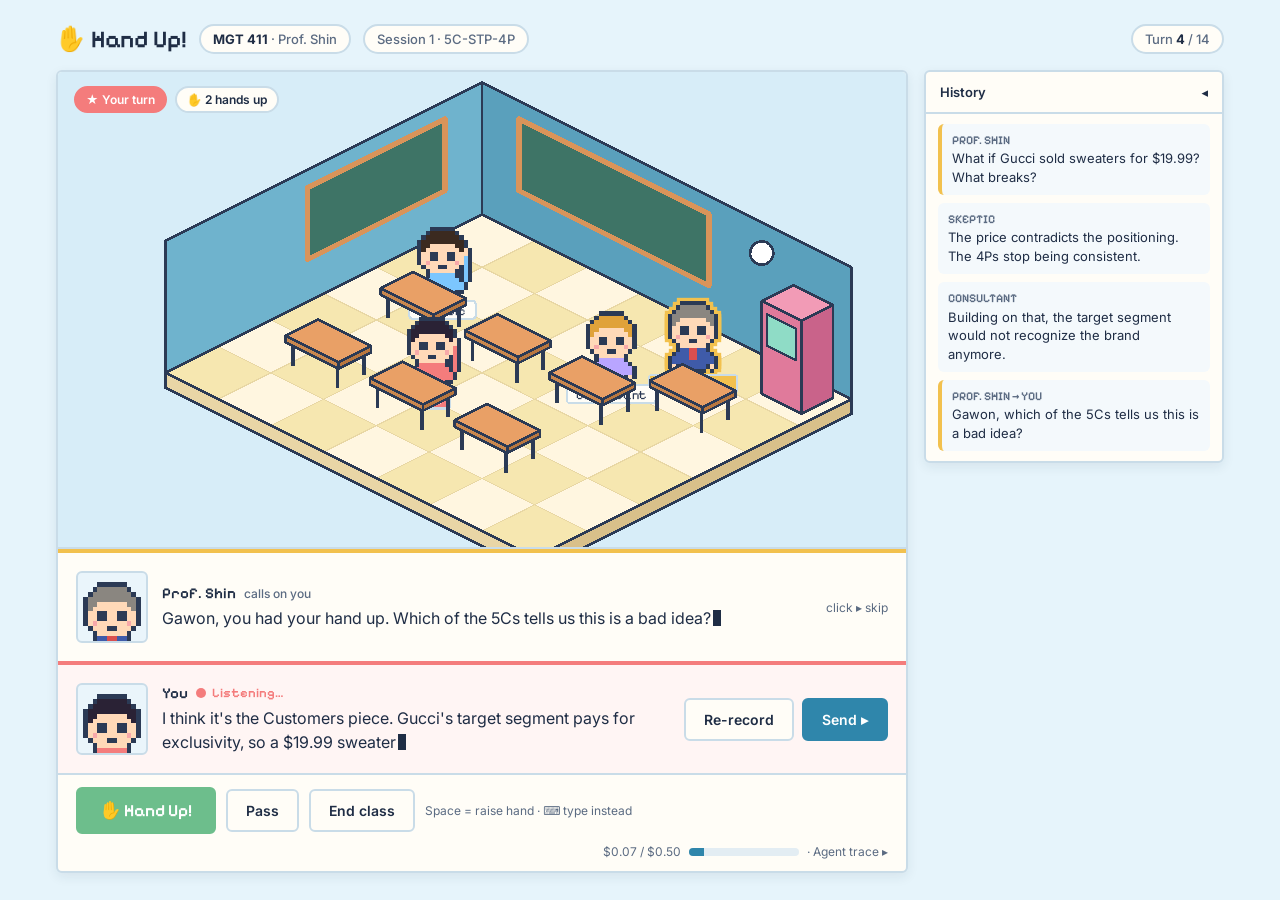
==== design/mockup.html @ 327d4b7d "Hand Up! v1: voice-first mock class discussion FastAPI + one static page (python3 app.py -> http://l" ====
<!doctype html>
<html lang="en">
<head>
<meta charset="utf-8">
<meta name="viewport" content="width=device-width, initial-scale=1">
<title>Hand Up! — Classroom mockup v3</title>
<link href="https://fonts.googleapis.com/css2?family=Pixelify+Sans:wght@400;600&family=Inter:wght@400;500;600&display=swap" rel="stylesheet">
<style>
:root{
  --bg:#E6F4FB;        /* light sky page */
  --surface:#FFFDF7;   /* cream panels */
  --line:#C9DCE8;      /* soft borders */
  --ink:#1F2D45;       /* text */
  --ink-2:#5B6B82;     /* secondary text */
  --primary:#2F86AB;   /* muted teal: main actions */
  --speaking:#F2C14E;  /* mustard: speaker outline, professor */
  --me:#F47C7C;        /* coral: me */
  --ok:#6DBE8C;        /* sage: hand raised */
  --warn:#E8A13A;
  --radius:6px;
  --shadow:0 4px 12px rgba(31,45,69,.08);
}
*{box-sizing:border-box}
body{margin:0;background:var(--bg);color:var(--ink);font-family:"Inter",system-ui,sans-serif;font-size:15px}
.app{max-width:1200px;margin:0 auto;padding:24px 16px}
.top{display:flex;align-items:center;gap:12px;flex-wrap:wrap;margin-bottom:16px}
.logo{font-family:"Pixelify Sans",monospace;font-weight:600;font-size:24px;display:flex;align-items:center;gap:8px}
.chip{font-size:13px;font-weight:500;background:var(--surface);border:2px solid var(--line);border-radius:999px;padding:5px 12px;color:var(--ink-2)}
.chip b{color:var(--ink)}
.spacer{flex:1}
.layout{display:grid;grid-template-columns:minmax(0,1fr) auto;gap:16px;align-items:start}
.card{background:var(--surface);border:2px solid var(--line);border-radius:var(--radius);box-shadow:var(--shadow)}
.stage{overflow:hidden}
.scene{position:relative;aspect-ratio:16/9;background:#D7EDF8;border-bottom:2px solid var(--line)}
.scene svg{position:absolute;inset:0;width:100%;height:100%;shape-rendering:crispEdges}
.actor .body{animation:bob 1.6s steps(2) infinite;transform-box:fill-box}
.actor.a2 .body{animation-delay:.4s}.actor.a3 .body{animation-delay:.8s}
@keyframes bob{50%{transform:translateY(-2px)}}
.actor .f-up{display:none}.actor.raised .f-up{display:inline}.actor.raised .f-down{display:none}
.actor.speaking .body{filter:drop-shadow(3px 0 0 var(--speaking)) drop-shadow(-3px 0 0 var(--speaking)) drop-shadow(0 3px 0 var(--speaking)) drop-shadow(0 -3px 0 var(--speaking))}
.tag{font-family:"Pixelify Sans",monospace;font-size:12px}
.status{position:absolute;left:16px;top:14px;display:flex;gap:8px}
.pill{font-size:12px;font-weight:600;background:var(--surface);border:2px solid var(--line);border-radius:999px;padding:4px 10px}
.pill.turn{background:var(--me);border-color:var(--me);color:#fff}
/* RPG dialogue box */
.dialog{display:grid;grid-template-columns:72px 1fr auto;gap:14px;align-items:center;padding:14px 18px;min-height:112px;border-top:4px solid var(--speaking);background:var(--surface)}
.dialog.me{border-top-color:var(--me);background:#FFF5F4}
.face{width:72px;height:72px;border:2px solid var(--line);border-radius:var(--radius);background:#EAF5FB;display:flex;align-items:center;justify-content:center;overflow:hidden}
.who{font-family:"Pixelify Sans",monospace;font-weight:600;font-size:15px;margin-bottom:4px;display:flex;gap:8px;align-items:center}
.who .role{font-family:Inter,sans-serif;font-weight:500;font-size:12px;color:var(--ink-2)}
.say{font-size:16px;line-height:1.5}
.say .caret{display:inline-block;width:8px;height:16px;background:var(--ink);vertical-align:-2px;animation:blink .8s steps(2) infinite;margin-left:2px}
.next{font-size:12px;color:var(--ink-2);white-space:nowrap}
.mic{display:flex;align-items:center;gap:6px;font-size:13px;font-weight:600;color:var(--me)}
.dot{width:10px;height:10px;border-radius:50%;background:var(--me);animation:blink .8s steps(2) infinite}
@keyframes blink{50%{opacity:.25}}
/* controls */
.controls{display:flex;gap:10px;flex-wrap:wrap;align-items:center;padding:12px 18px;border-top:2px solid var(--line)}
.btn{font-family:Inter,sans-serif;font-weight:600;font-size:14px;padding:11px 18px;border-radius:var(--radius);border:2px solid var(--line);background:var(--surface);color:var(--ink);cursor:pointer}
.btn.hand{background:var(--me);border-color:var(--me);color:#fff;font-family:"Pixelify Sans",monospace;font-size:17px;padding:11px 22px}
.btn.hand.on{background:var(--ok);border-color:var(--ok)}
.btn.primary{background:var(--primary);border-color:var(--primary);color:#fff}
.hint{font-size:12px;color:var(--ink-2)}
.meter{margin-left:auto;font-size:12px;color:var(--ink-2);display:flex;align-items:center;gap:8px}
.bar{width:110px;height:8px;border-radius:4px;background:#E3EDF3;overflow:hidden}.bar i{display:block;height:100%;background:var(--primary)}
/* history drawer */
.history{width:300px}
.history.closed{width:auto}
.history h3{margin:0;padding:12px 14px;font-size:13px;font-weight:600;display:flex;justify-content:space-between;align-items:center;border-bottom:2px solid var(--line);cursor:pointer}
.history.closed .log{display:none}
.history.closed h3{border-bottom:0;writing-mode:vertical-rl;padding:14px 10px}
.log{padding:10px 12px;display:flex;flex-direction:column;gap:8px;max-height:560px;overflow:auto}
.entry{font-size:13px;line-height:1.45;padding:8px 10px;border-radius:var(--radius);background:#F4F9FC}
.entry b{font-family:"Pixelify Sans",monospace;font-weight:600;font-size:12px;display:block;color:var(--ink-2)}
.entry.prof{border-left:4px solid var(--speaking)}.entry.me{border-left:4px solid var(--me)}
@media (max-width:900px){.layout{grid-template-columns:1fr}.history{width:auto}}
</style>
</head>
<body>
<div class="app">
  <div class="top">
    <div class="logo">✋ Hand Up!</div>
    <span class="chip"><b>MGT 411</b> · Prof. Shin</span>
    <span class="chip">Session 1 · 5C-STP-4P</span>
    <div class="spacer"></div>
    <span class="chip">Turn <b>4</b> / 14</span>
  </div>

  <div class="layout">
    <div class="card stage">
      <div class="scene" id="scene">
        <svg id="room" viewBox="0 0 800 450" preserveAspectRatio="xMidYMid meet"></svg>
        <div class="status"><span class="pill turn">★ Your turn</span><span class="pill">✋ 2 hands up</span></div>
      </div>

      <!-- RPG dialogue box: professor speaking -->
      <div class="dialog" id="dlgProf">
        <div class="face" id="faceProf"></div>
        <div>
          <div class="who">Prof. Shin <span class="role">calls on you</span></div>
          <div class="say">Gawon, you had your hand up. Which of the 5Cs tells us this is a bad idea?<span class="caret"></span></div>
        </div>
        <div class="next">click ▸ skip</div>
      </div>
      <!-- RPG dialogue box: my turn (shown after the professor finishes) -->
      <div class="dialog me" id="dlgMe">
        <div class="face" id="faceMe"></div>
        <div>
          <div class="who">You <span class="mic"><span class="dot"></span>Listening…</span></div>
          <div class="say">I think it's the Customers piece. Gucci's target segment pays for exclusivity, so a $19.99 sweater<span class="caret"></span></div>
        </div>
        <div style="display:flex;gap:8px"><button class="btn">Re-record</button><button class="btn primary">Send ▸</button></div>
      </div>

      <div class="controls">
        <button class="btn hand on" id="hand">✋ Hand Up!</button>
        <button class="btn">Pass</button>
        <button class="btn">End class</button>
        <span class="hint">Space = raise hand · ⌨ type instead</span>
        <div class="meter">$0.07 / $0.50 <span class="bar"><i style="width:14%"></i></span> · Agent trace ▸</div>
      </div>
    </div>

    <div class="card history" id="history">
      <h3 id="histToggle">History <span>◂</span></h3>
      <div class="log">
        <div class="entry prof"><b>PROF. SHIN</b>What if Gucci sold sweaters for $19.99? What breaks?</div>
        <div class="entry"><b>SKEPTIC</b>The price contradicts the positioning. The 4Ps stop being consistent.</div>
        <div class="entry"><b>CONSULTANT</b>Building on that, the target segment would not recognize the brand anymore.</div>
        <div class="entry prof"><b>PROF. SHIN → YOU</b>Gawon, which of the 5Cs tells us this is a bad idea?</div>
      </div>
    </div>
  </div>
</div>

<script>
/* Placeholder scene drawn in code. In the app, room.png / desk.png / characters.png replace these shapes. */
const NS='http://www.w3.org/2000/svg', svg=document.getElementById('room'), NAVY='#2B3A55';
const OX=400, OY=135, TW=50, TH=25, GX=7, GY=6, WH=125;
const iso=(x,y,z=0)=>[OX+(x-y)*TW, OY+(x+y)*TH-z];
const P=a=>a.map(p=>p.join(',')).join(' ');
function el(t,a,p=svg){const e=document.createElementNS(NS,t);for(const k in a)e.setAttribute(k,a[k]);p.appendChild(e);return e;}
const poly=(pts,fill,p=svg,sw=2.5,stroke=NAVY)=>el('polygon',{points:P(pts),fill,stroke,'stroke-width':sw,'stroke-linejoin':'round'},p);
const line=(a,b,p=svg,sw=2.5,stroke=NAVY)=>el('line',{x1:a[0],y1:a[1],x2:b[0],y2:b[1],stroke,'stroke-width':sw},p);
const rect=(x,y,w,h,fill,p)=>el('rect',{x,y,width:w,height:h,fill},p);
// room
poly([iso(0,0),iso(0,GY),iso(0,GY,WH),iso(0,0,WH)],'#6FB3CD');
poly([iso(0,0),iso(GX,0),iso(GX,0,WH),iso(0,0,WH)],'#5AA0BC');
poly([iso(0,GY),iso(GX,GY),iso(GX,GY,-14),iso(0,GY,-14)],'#E9D6A6');
poly([iso(GX,0),iso(GX,GY),iso(GX,GY,-14),iso(GX,0,-14)],'#D9C08A');
for(let x=0;x<GX;x++)for(let y=0;y<GY;y++)poly([iso(x,y),iso(x+1,y),iso(x+1,y+1),iso(x,y+1)],(x+y)%2?'#F6E7B0':'#FFF6E0',svg,1,'#E8D7A4');
poly([iso(0,0),iso(GX,0),iso(GX,GY),iso(0,GY)],'none');
function wallText(t,x,y,z,s,k,f='#EFFFF8'){const [a,b]=iso(x,y,z);el('text',{x:0,y:0,fill:f,'font-family':'Pixelify Sans, monospace','font-size':s,transform:`translate(${a},${b}) skewY(${k})`},svg).textContent=t;}
poly([iso(0.7,0,40),iso(4.3,0,40),iso(4.3,0,108),iso(0.7,0,108)],'#3E7466',svg,5,'#D9945A');

poly([iso(0,0.7,40),iso(0,3.3,40),iso(0,3.3,108),iso(0,0.7,108)],'#3E7466',svg,5,'#D9945A');

const [cx,cy]=iso(5.3,0,96);el('circle',{cx,cy,r:11,fill:'#fff',stroke:NAVY,'stroke-width':2.5});
const items=[];
function desk(x,y){const g=el('g',{}),w=1,d=.62,h=28,t=6;
  [[x+.08,y+.06],[x+w-.08,y+.06],[x+.08,y+d-.06],[x+w-.08,y+d-.06]].forEach(([a,b])=>line(iso(a,b,0),iso(a,b,h-t),g,3.5));
  poly([iso(x,y+d,h-t),iso(x+w,y+d,h-t),iso(x+w,y+d,h),iso(x,y+d,h)],'#C9874E',g);
  poly([iso(x+w,y,h-t),iso(x+w,y+d,h-t),iso(x+w,y+d,h),iso(x+w,y,h)],'#B9773F',g);
  poly([iso(x,y,h),iso(x+w,y,h),iso(x+w,y+d,h),iso(x,y+d,h)],'#E9A066',g);}
const SPR=["...HHHHHH...","..HHHHHHHH..",".HHHHHHHHHH.",".HHSSSSSSHH.",".HSSSSSSSSH.",".SSEESSEESS.",".SSEESSEESS.",".SPSSSSSSPS.","..SSSMMSSS..","...SSSSSS...","...CCTTCC...","..CCCTTCCC..",".ACCCTTCCCA.",".ACCCCCCCCA.",".S.CCCCCC.S."];
function frame(c,up){const g=SPR.map(r=>[...r]);if(!c.tie)for(let y=10;y<=12;y++)for(let x=5;x<=6;x++)g[y][x]='C';
  if(up){g[12][10]='C';g[13][10]='C';g[14][10]='.';for(let y=6;y<=11;y++)g[y][11]='A';g[4][11]='S';g[5][11]='S';g[12][11]='.';g[13][11]='.';}return g;}
const COL=c=>({H:c.hair,S:'#FFD9B8',E:NAVY,P:'#F7A9A9',M:NAVY,C:c.shirt,A:c.shirt,T:'#D94F4F'});
function grid(g,c,px,p){const H=g.length,W=g[0].length,f=(x,y)=>y>=0&&y<H&&x>=0&&x<W&&g[y][x]!=='.';
  for(let y=-1;y<=H;y++)for(let x=-1;x<=W;x++){if(f(x,y))continue;if(f(x+1,y)||f(x-1,y)||f(x,y+1)||f(x,y-1))rect((x+1)*px,(y+1)*px,px,px,NAVY,p);}
  g.forEach((r,y)=>r.forEach((ch,x)=>{if(ch!=='.')rect((x+1)*px,(y+1)*px,px,px,COL(c)[ch],p);}));}
function spriteSVG(c,up,px){const W=14*px,H=17*px;const s=document.createElementNS(NS,'svg');s.setAttribute('viewBox',`0 0 ${W} ${H}`);s.setAttribute('width',W);s.setAttribute('height',H);s.style.shapeRendering='crispEdges';grid(frame(c,up),c,px,s);return s;}
function actor(c,x,y,cls,lift){const px=4,W=14*px,H=17*px,[sx,sy]=iso(x,y,0);
  const g=el('g',{class:'actor '+cls,transform:`translate(${sx-W/2},${sy-H-lift})`});const b=el('g',{class:'body'},g);
  grid(frame(c,false),c,px,el('g',{class:'f-down'},b));grid(frame(c,true),c,px,el('g',{class:'f-up'},b));
  const tw=c.label.length*7+14,t=el('g',{},g);
  el('rect',{x:W/2-tw/2,y:H+2,width:tw,height:17,rx:3,fill:c.tag||'#FFFDF7',stroke:'#C9DCE8','stroke-width':2},t);
  el('text',{x:W/2,y:H+15,'text-anchor':'middle',class:'tag',fill:c.tagText||NAVY},t).textContent=c.label;}
const PROF={label:'Prof. Shin',shirt:'#3F5BA9',hair:'#8A8680',tie:true,tag:'#F2C14E'};
const ME={label:'You',shirt:'#F47C7C',hair:'#2A2235',tag:'#F47C7C',tagText:'#fff'};
const seats=[
  {dx:1.0,dy:2.3,who:{label:'Skeptic',shirt:'#7CC6FE',hair:'#3B2A20'},cls:'a1 raised'},
  {dx:2.6,dy:2.3},
  {dx:4.2,dy:2.3,who:{label:'Consultant',shirt:'#B9A5FF',hair:'#E0A23A'},cls:'a2'},
  {dx:1.0,dy:4.1},
  {dx:2.6,dy:4.1,who:ME,cls:'a3 me raised'},
  {dx:4.2,dy:4.1}];
seats.forEach(s=>{if(s.who)items.push({d:s.dx+s.dy+.4,f:()=>actor(s.who,s.dx+.5,s.dy-.05,s.cls,14)});items.push({d:s.dx+s.dy+.9,f:()=>desk(s.dx,s.dy)});});
items.push({d:6.3,f:()=>actor(PROF,5.0,1.0,'prof speaking',0)});
items.push({d:7.9,f:()=>desk(5.3,1.5)});
items.push({d:6.9,f:()=>{const g=el('g',{}),x=6.05,y=.15,w=.75,d=.6,h=88;
  poly([iso(x,y+d,0),iso(x+w,y+d,0),iso(x+w,y+d,h),iso(x,y+d,h)],'#E07A9B',g);poly([iso(x+w,y,0),iso(x+w,y+d,0),iso(x+w,y+d,h),iso(x+w,y,h)],'#C9638A',g);
  poly([iso(x,y,h),iso(x+w,y,h),iso(x+w,y+d,h),iso(x,y+d,h)],'#F29BB6',g);poly([iso(x+.1,y+d,48),iso(x+w-.1,y+d,48),iso(x+w-.1,y+d,78),iso(x+.1,y+d,78)],'#8FDCC6',g,2);}});
items.sort((a,b)=>a.d-b.d).forEach(i=>i.f());
// portraits in dialogue boxes (cropped from the same sprite)
document.getElementById('faceProf').appendChild(spriteSVG(PROF,false,5));
document.getElementById('faceMe').appendChild(spriteSVG(ME,false,5));
document.querySelectorAll('.face svg').forEach(s=>{s.style.transform='translateY(16px)';});
// toggles
document.getElementById('hand').onclick=e=>{document.querySelector('.actor.me').classList.toggle('raised');e.currentTarget.classList.toggle('on');};
document.getElementById('histToggle').onclick=()=>document.getElementById('history').classList.toggle('closed');
</script>
</body>
</html>
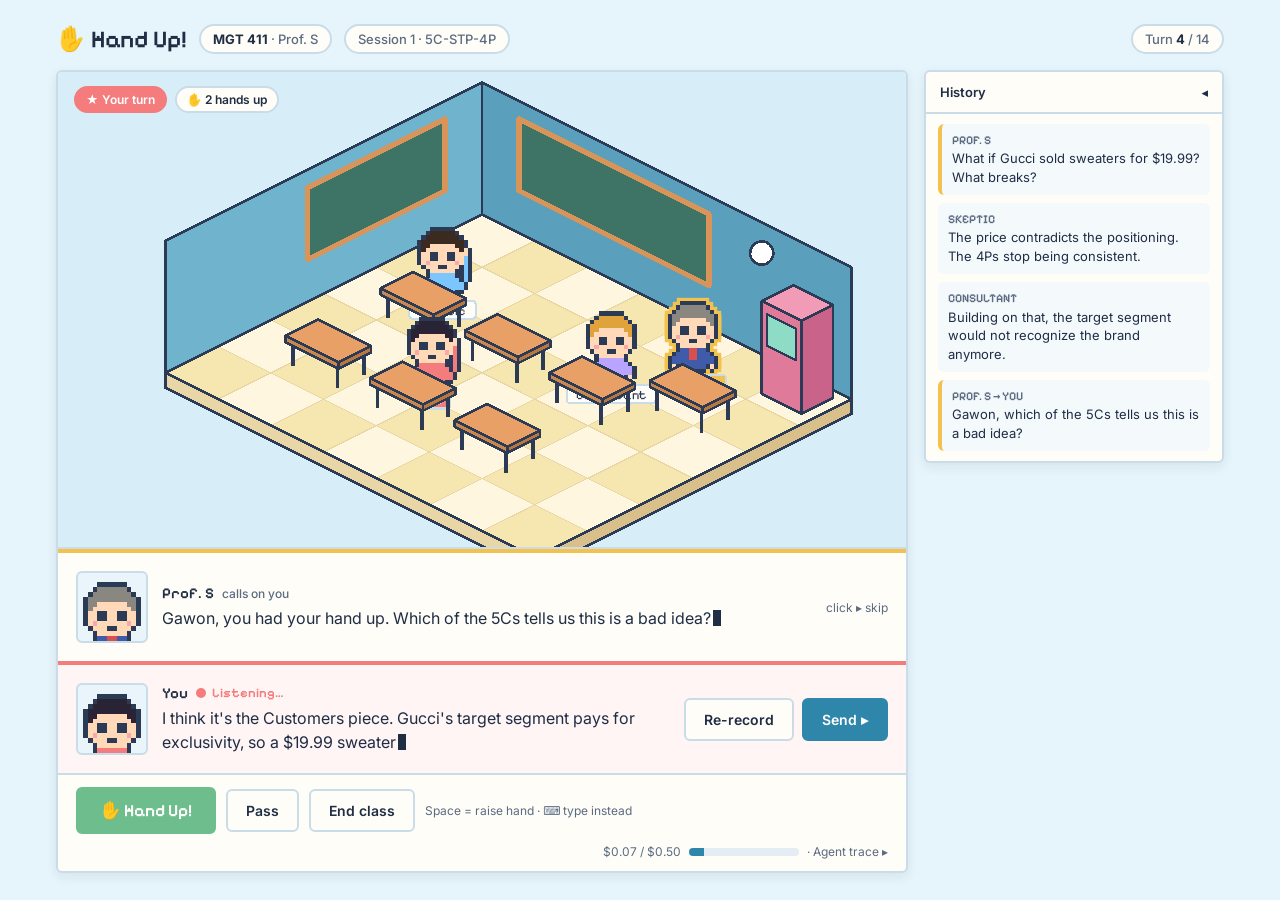
==== commit 92435f0d: "Fixed classmate sprites, one materials input, no schedule/policy, Prof. S sample, Portkey-calibrated" ====
--- a/design/mockup.html
+++ b/design/mockup.html
@@ -80,7 +80,7 @@
 <div class="app">
   <div class="top">
     <div class="logo">✋ Hand Up!</div>
-    <span class="chip"><b>MGT 411</b> · Prof. Shin</span>
+    <span class="chip"><b>MGT 411</b> · Prof. S</span>
     <span class="chip">Session 1 · 5C-STP-4P</span>
     <div class="spacer"></div>
     <span class="chip">Turn <b>4</b> / 14</span>
@@ -97,7 +97,7 @@
       <div class="dialog" id="dlgProf">
         <div class="face" id="faceProf"></div>
         <div>
-          <div class="who">Prof. Shin <span class="role">calls on you</span></div>
+          <div class="who">Prof. S <span class="role">calls on you</span></div>
           <div class="say">Gawon, you had your hand up. Which of the 5Cs tells us this is a bad idea?<span class="caret"></span></div>
         </div>
         <div class="next">click ▸ skip</div>
@@ -124,10 +124,10 @@
     <div class="card history" id="history">
       <h3 id="histToggle">History <span>◂</span></h3>
       <div class="log">
-        <div class="entry prof"><b>PROF. SHIN</b>What if Gucci sold sweaters for $19.99? What breaks?</div>
+        <div class="entry prof"><b>PROF. S</b>What if Gucci sold sweaters for $19.99? What breaks?</div>
         <div class="entry"><b>SKEPTIC</b>The price contradicts the positioning. The 4Ps stop being consistent.</div>
         <div class="entry"><b>CONSULTANT</b>Building on that, the target segment would not recognize the brand anymore.</div>
-        <div class="entry prof"><b>PROF. SHIN → YOU</b>Gawon, which of the 5Cs tells us this is a bad idea?</div>
+        <div class="entry prof"><b>PROF. S → YOU</b>Gawon, which of the 5Cs tells us this is a bad idea?</div>
       </div>
     </div>
   </div>
@@ -176,7 +176,7 @@
   const tw=c.label.length*7+14,t=el('g',{},g);
   el('rect',{x:W/2-tw/2,y:H+2,width:tw,height:17,rx:3,fill:c.tag||'#FFFDF7',stroke:'#C9DCE8','stroke-width':2},t);
   el('text',{x:W/2,y:H+15,'text-anchor':'middle',class:'tag',fill:c.tagText||NAVY},t).textContent=c.label;}
-const PROF={label:'Prof. Shin',shirt:'#3F5BA9',hair:'#8A8680',tie:true,tag:'#F2C14E'};
+const PROF={label:'Prof. S',shirt:'#3F5BA9',hair:'#8A8680',tie:true,tag:'#F2C14E'};
 const ME={label:'You',shirt:'#F47C7C',hair:'#2A2235',tag:'#F47C7C',tagText:'#fff'};
 const seats=[
   {dx:1.0,dy:2.3,who:{label:'Skeptic',shirt:'#7CC6FE',hair:'#3B2A20'},cls:'a1 raised'},
